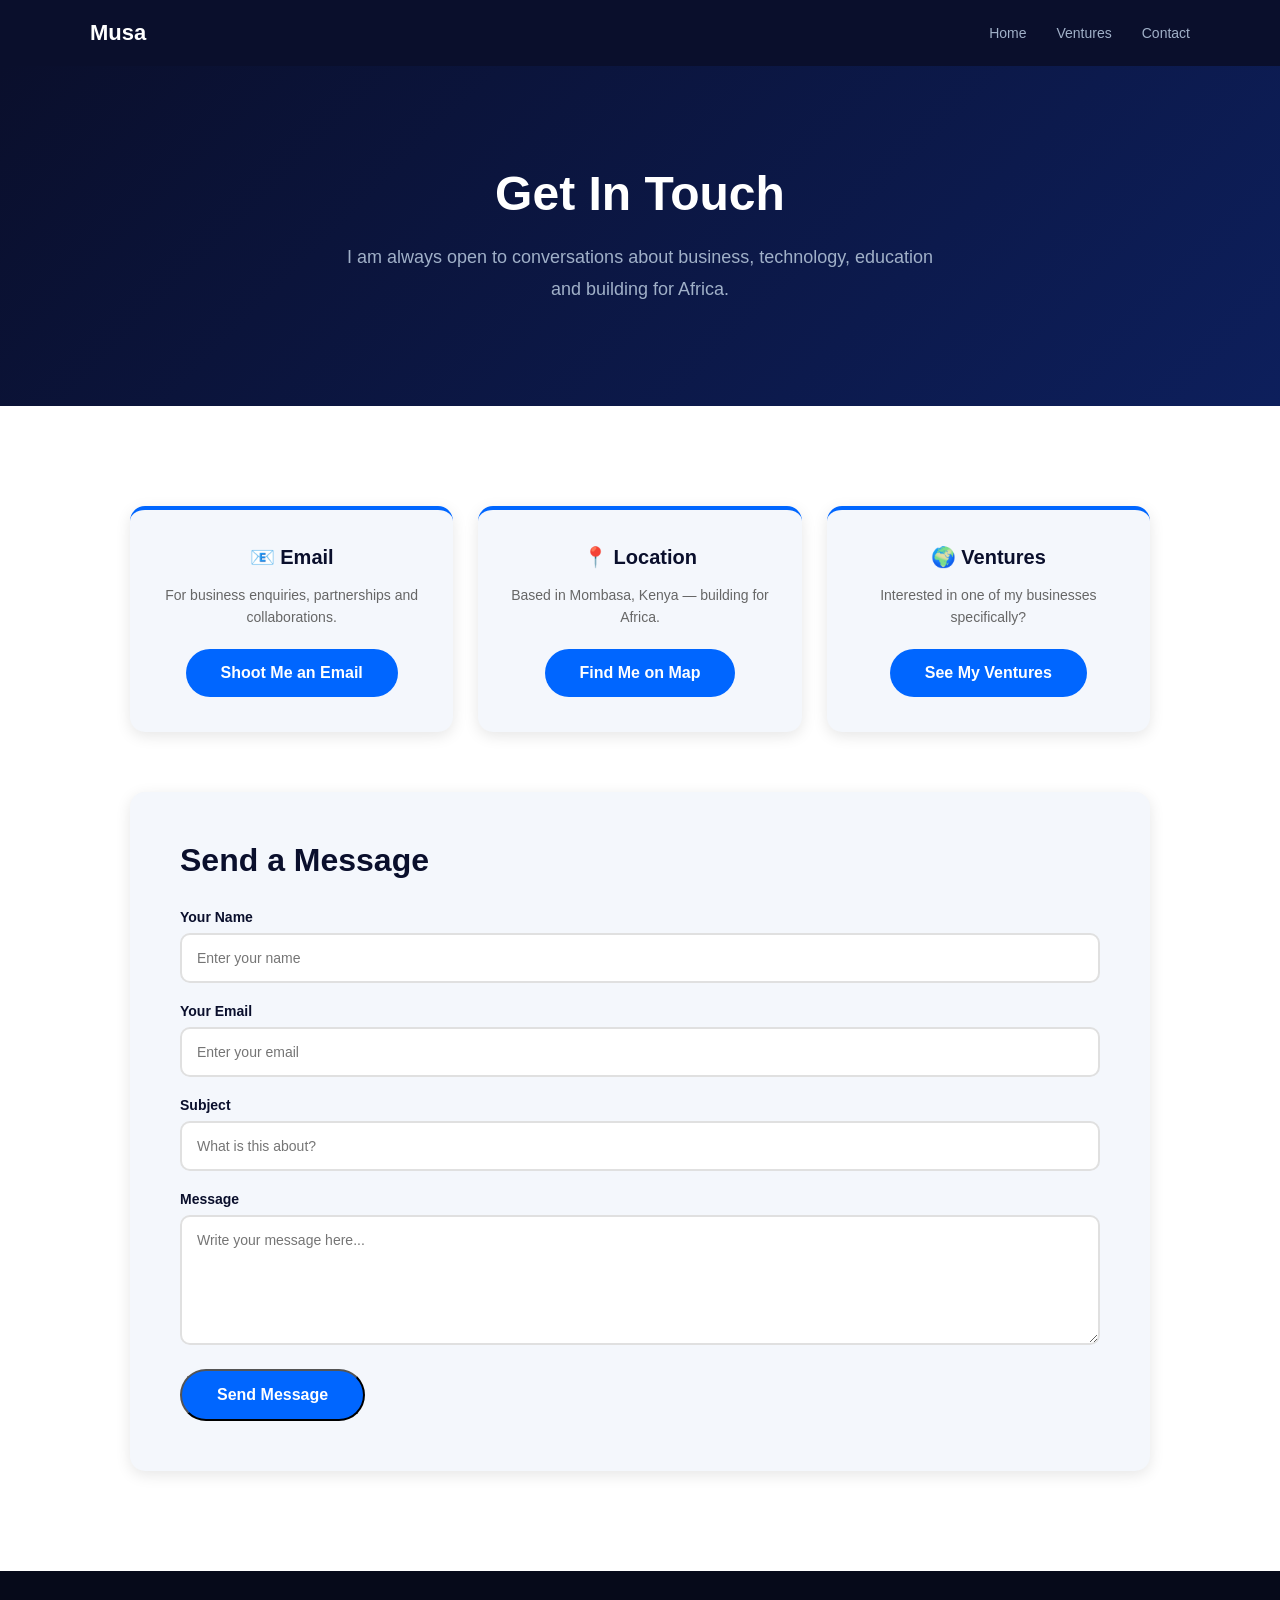
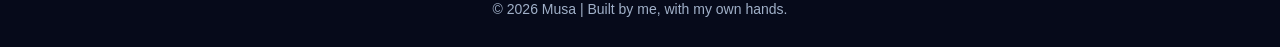
==== contact.html @ d6a77f7c "first commit - musa portfolio" ====
<!DOCTYPE html>
<html lang="en">
  <head>
    <meta charset="UTF-8">
    <meta name="viewport" content="width=device-width, initial-scale=1.0">
    <title>Musa | Contact</title>
    <link rel="stylesheet" href="css/styles.css">
  </head>
  <body>

    <header>
      <nav>
        <h1>Musa</h1>
        <ul>
          <li><a href="index.html">Home</a></li>
          <li><a href="ventures.html">Ventures</a></li>
          <li><a href="contact.html">Contact</a></li>
        </ul>
      </nav>
    </header>

    <section id="contact-hero">
      <h2>Get In Touch</h2>
      <p>I am always open to conversations about business, technology, education and building for Africa.</p>
    </section>

    <section id="contact-details">
      <div class="contact-grid">

        <div class="contact-card">
          <h3>📧 Email</h3>
          <p>For business enquiries, partnerships and collaborations.</p>
          <a class="button" href="mailto:musasubuhi@gmail.com">Shoot Me an Email</a>
        </div>

        <div class="contact-card">
          <h3>📍 Location</h3>
          <p>Based in Mombasa, Kenya — building for Africa.</p>
          <a class="button" href="https://maps.google.com/?q=Mombasa,Kenya" target="_blank">Find Me on Map</a>
        </div>

        <div class="contact-card">
          <h3>🌍 Ventures</h3>
          <p>Interested in one of my businesses specifically?</p>
          <a class="button" href="ventures.html">See My Ventures</a>
        </div>

      </div>

      <div class="contact-form">
        <h2>Send a Message</h2>
        <form>
          <div class="form-group">
            <label for="name">Your Name</label>
            <input type="text" id="name" placeholder="Enter your name">
          </div>
          <div class="form-group">
            <label for="email">Your Email</label>
            <input type="email" id="email" placeholder="Enter your email">
          </div>
          <div class="form-group">
            <label for="subject">Subject</label>
            <input type="text" id="subject" placeholder="What is this about?">
          </div>
          <div class="form-group">
            <label for="message">Message</label>
            <textarea id="message" rows="6" placeholder="Write your message here..."></textarea>
          </div>
          <button type="submit" class="button">Send Message</button>
        </form>
      </div>

    </section>

    <footer>
      <p>© 2026 Musa | Built by me, with my own hands.</p>
    </footer>

  </body>
</html>
---- css/styles.css ----
:root {
    --navy: #0a0f2c;
    --blue: #0066ff;
    --gold: #f0c040;
    --light-bg: #f4f7fc;
    --text-dark: #333333;
    --text-light: #666666;
    --text-muted: #a0b0c8;
    --white: #ffffff;
    --radius: 15px;
    --shadow: 0 4px 15px rgba(0,0,0,0.1);
}

* {
    margin: 0;
    padding: 0;
    box-sizing: border-box;
}

body {
    font-family: Arial, Helvetica, sans-serif;
    color: var(--text-dark);
    background-color: var(--white);
}

/* NAVIGATION */
header {
    background-color: var(--navy);
    padding: 20px 40px;
    position: sticky;
    top: 0;
    z-index: 100;
}

nav {
    display: flex;
    justify-content: space-between;
    align-items: center;
    max-width: 1100px;
    margin: auto;
}

nav h1 {
    color: var(--white);
    font-size: 22px;
}

nav ul {
  list-style: none;
  display: flex;
  gap: 30px;
}

nav ul li a {
  color: var(--text-muted);
  text-decoration: none;
  font-size: 14px;
}

nav ul li a:hover {
  color: var(--white);
}

/* HERO */
#hero {
  background: linear-gradient(135deg, var(--navy) 0%, #0d1f5c 100%);
  color: var(--white);
  text-align: center;
  padding: 120px 20px;
}

#hero h2 {
  font-size: 48px;
  color: var(--white);
  margin-bottom: 10px;
  line-height: 1.2;
}

#hero p {
  font-size: 18px;
  color: var(--text-muted);
  max-width: 650px;
  margin: 20px auto 40px auto;
  line-height: 1.8;
}

.button {
  display: inline-block;
  padding: 15px 35px;
  background-color: var(--blue);
  color: var(--white);
  border-radius: 30px;
  text-decoration: none;
  font-weight: bold;
  font-size: 16px;
}

/* ABOUT */
#about {
  padding: 100px 40px;
  background-color: var(--light-bg);
}

.about-content {
  display: flex;
  gap: 60px;
  align-items: center;
  max-width: 1100px;
  margin: auto;
}

.about-image img {
  width: 280px;
  height: 280px;
  border-radius: 50%;
  object-fit: cover;
  border: 5px solid var(--blue);
}

.about-text h2 {
  font-size: 36px;
  color: var(--navy);
  margin-bottom: 20px;
}

.about-text p {
  font-size: 16px;
  color: var(--text-light);
  line-height: 1.8;
  margin-bottom: 15px;
}

.about-stats {
  display: flex;
  gap: 30px;
  margin-top: 30px;
}

.stat {
  text-align: center;
}

.stat h3 {
  font-size: 36px;
  color: var(--blue);
}

.stat p {
  font-size: 12px;
  color: var(--text-muted);
  margin-top: 5px;
}

/* VENTURES */
#ventures {
  padding: 100px 40px;
  text-align: center;
  background-color: var(--white);
}

#ventures h2 {
  font-size: 36px;
  color: var(--navy);
  margin-bottom: 20px;
}

.section-subtitle {
  font-size: 16px;
  color: var(--text-light);
  max-width: 700px;
  margin: 0 auto 50px auto;
  line-height: 1.8;
}

.ventures-grid {
  display: grid;
  grid-template-columns: repeat(3, 1fr);
  gap: 25px;
  max-width: 1100px;
  margin: auto;
}

.venture-card {
  background-color: var(--light-bg);
  border-radius: var(--radius);
  padding: 35px 25px;
  text-align: left;
  border-top: 4px solid var(--blue);
  box-shadow: var(--shadow);
}

.venture-logo {
  width: 60px;
  height: 60px;
  object-fit: contain;
  margin-bottom: 15px;
}

.venture-tag {
  font-size: 11px;
  font-weight: bold;
  color: var(--blue);
  text-transform: uppercase;
  letter-spacing: 1px;
  margin-bottom: 10px;
}

.venture-card h3 {
  color: var(--navy);
  margin-bottom: 10px;
  font-size: 20px;
}

.venture-card p {
  color: var(--text-light);
  line-height: 1.6;
  font-size: 14px;
  margin-bottom: 20px;
}

.venture-card a {
  color: var(--blue);
  text-decoration: none;
  font-weight: bold;
  font-size: 14px;
}

/* CONTACT */
#contact {
  padding: 100px 40px;
  background: linear-gradient(135deg, var(--navy) 0%, #0d1f5c 100%);
  text-align: center;
  color: var(--white);
}

#contact h2 {
  font-size: 36px;
  color: var(--white);
  margin-bottom: 20px;
}

#contact p {
  font-size: 16px;
  color: var(--text-muted);
  margin: 10px 0;
  line-height: 1.8;
}

/* FOOTER */
footer {
  background-color: #060a1a;
  color: var(--text-muted);
  text-align: center;
  padding: 30px;
  font-size: 14px;
}

/* MOBILE RESPONSIVE */
@media (max-width: 768px) {
  nav {
    flex-direction: column;
    gap: 15px;
    text-align: center;
  }

  #hero h2 {
    font-size: 32px;
  }

  .about-content {
    flex-direction: column;
    text-align: center;
  }

  .about-stats {
    justify-content: center;
  }

  .ventures-grid {
    grid-template-columns: 1fr;
  }

  #about,
  #ventures,
  #contact {
    padding: 60px 20px;
  }
}

/* VENTURES PAGE */
#ventures-hero {
  background: linear-gradient(135deg, var(--navy) 0%, #0d1f5c 100%);
  color: var(--white);
  text-align: center;
  padding: 100px 40px;
}

#ventures-hero h2 {
  font-size: 48px;
  color: var(--white);
  margin-bottom: 20px;
}

#ventures-hero p {
  font-size: 18px;
  color: var(--text-muted);
  max-width: 650px;
  margin: 0 auto;
  line-height: 1.8;
}

#ventures-detail {
  padding: 100px 40px;
  max-width: 1100px;
  margin: auto;
}

.venture-detail-card {
  display: flex;
  gap: 50px;
  align-items: flex-start;
  background-color: var(--light-bg);
  border-radius: var(--radius);
  padding: 50px;
  margin-bottom: 30px;
  border-left: 5px solid var(--blue);
  box-shadow: var(--shadow);
}

.venture-detail-left {
  display: flex;
  flex-direction: column;
  align-items: center;
  gap: 15px;
  min-width: 120px;
}

.venture-detail-logo {
  width: 100px;
  height: 100px;
  object-fit: contain;
}

.venture-detail-right h3 {
  font-size: 28px;
  color: var(--navy);
  margin-bottom: 15px;
}

.venture-detail-right p {
  font-size: 16px;
  color: var(--text-light);
  line-height: 1.8;
  margin-bottom: 15px;
}

/* CONTACT PAGE */
#contact-hero {
  background: linear-gradient(135deg, var(--navy) 0%, #0d1f5c 100%);
  color: var(--white);
  text-align: center;
  padding: 100px 40px;
}

#contact-hero h2 {
  font-size: 48px;
  color: var(--white);
  margin-bottom: 20px;
}

#contact-hero p {
  font-size: 18px;
  color: var(--text-muted);
  max-width: 600px;
  margin: 0 auto;
  line-height: 1.8;
}

#contact-details {
  padding: 100px 40px;
  max-width: 1100px;
  margin: auto;
}

.contact-grid {
  display: grid;
  grid-template-columns: repeat(3, 1fr);
  gap: 25px;
  margin-bottom: 60px;
}

.contact-card {
  background-color: var(--light-bg);
  border-radius: var(--radius);
  padding: 35px 25px;
  text-align: center;
  box-shadow: var(--shadow);
  border-top: 4px solid var(--blue);
}

.contact-card h3 {
  font-size: 20px;
  color: var(--navy);
  margin-bottom: 15px;
}

.contact-card p {
  font-size: 14px;
  color: var(--text-light);
  line-height: 1.6;
  margin-bottom: 20px;
}

/* CONTACT FORM */
.contact-form {
  background-color: var(--light-bg);
  border-radius: var(--radius);
  padding: 50px;
  box-shadow: var(--shadow);
}

.contact-form h2 {
  font-size: 32px;
  color: var(--navy);
  margin-bottom: 30px;
}

.form-group {
  margin-bottom: 20px;
}

.form-group label {
  display: block;
  font-size: 14px;
  font-weight: bold;
  color: var(--navy);
  margin-bottom: 8px;
}

.form-group input,
.form-group textarea {
  width: 100%;
  padding: 15px;
  border: 2px solid #e0e0e0;
  border-radius: 10px;
  font-size: 14px;
  color: var(--text-dark);
  font-family: Arial, sans-serif;
  outline: none;
  transition: border-color 0.3s;
}

.form-group input:focus,
.form-group textarea:focus {
  border-color: var(--blue);
}

/* MOBILE RESPONSIVE - NEW PAGES */
@media (max-width: 768px) {
  .venture-detail-card {
    flex-direction: column;
    padding: 30px 20px;
  }

  .venture-detail-left {
    flex-direction: row;
    min-width: unset;
  }

  .contact-grid {
    grid-template-columns: 1fr;
  }

  .contact-form {
    padding: 30px 20px;
  }

  #ventures-detail,
  #contact-details {
    padding: 60px 20px;
  }
}
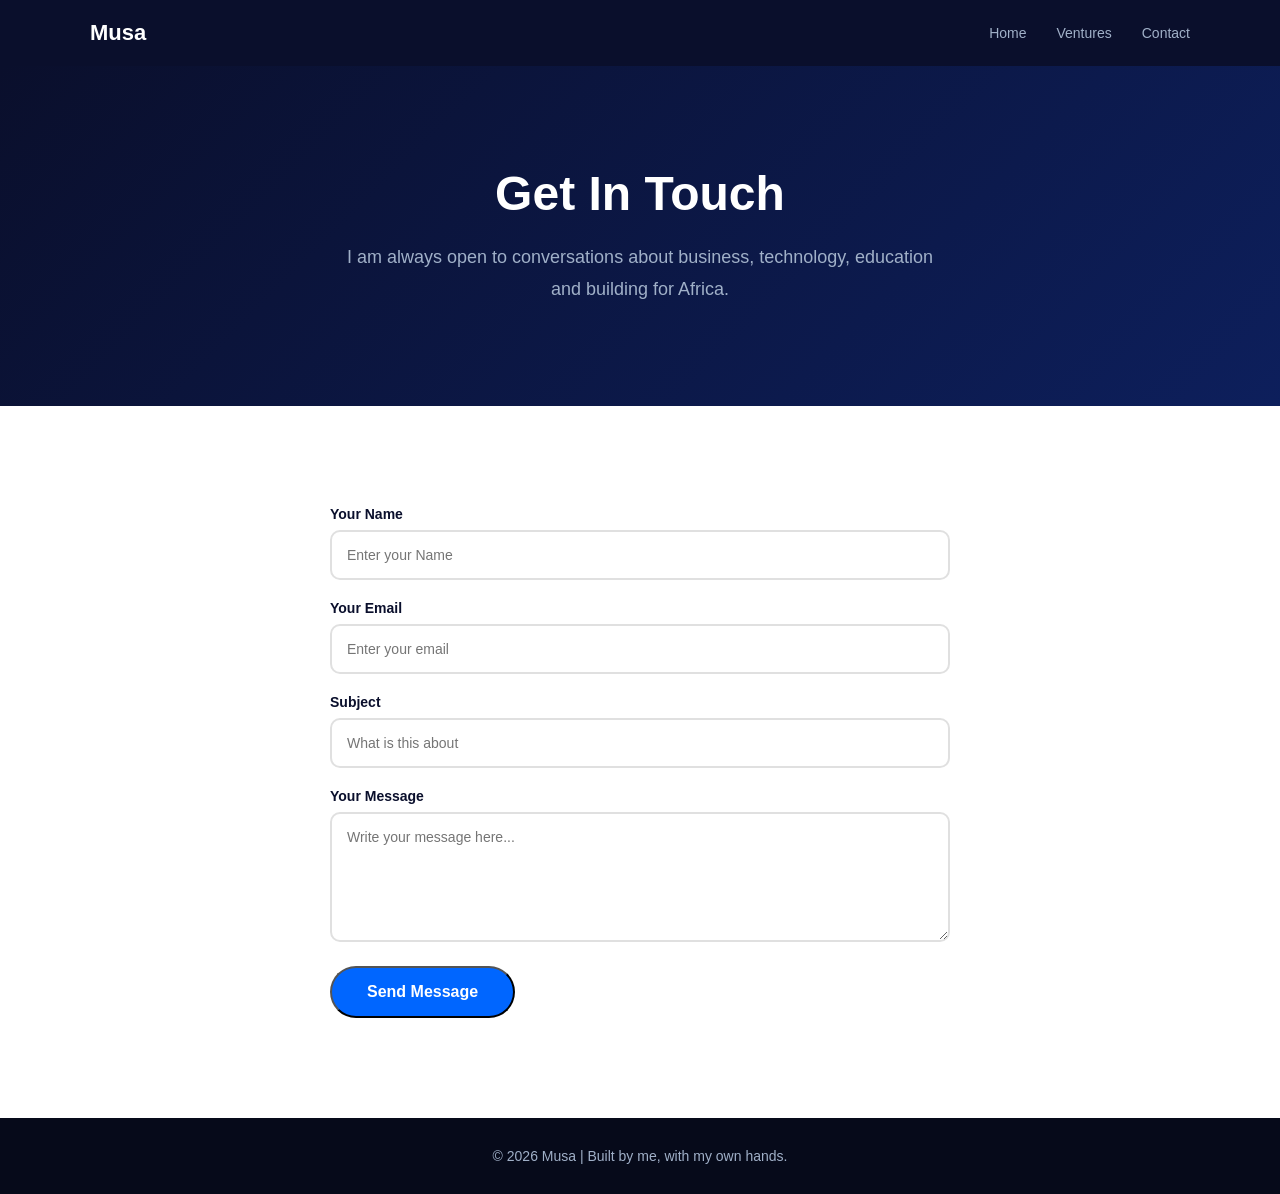
==== commit a8525041: "added working contact form" ====
--- a/contact.html
+++ b/contact.html
@@ -25,56 +25,34 @@
     </section>
 
     <section id="contact-details">
-      <div class="contact-grid">
+        <form id="contactForm">
+            <div class="form-group">
+                <label for="name">Your Name</label>
+                <input type="text" id="name" name="name" placeholder = "Enter your Name">
+            </div>
+            <div class="form-group">
+                <label for="email">Your Email</label>
+                <input type="email" id="email" name="email" placeholder = "Enter your email">
+            </div>
+            <div class="form-group">
+                <label for="subject">Subject</label>
+                <input type="text" id="subject" name="subject" placeholder = "What is this about">
+            </div>
+            <div class="form-group">
+                <label for="message">Your Message</label>
+               <textarea id="message" name="message" rows="6" placeholder = "Write your message here..."></textarea>
+            </div>
+            <button type="submit" class="button">Send Message</button>
 
-        <div class="contact-card">
-          <h3>📧 Email</h3>
-          <p>For business enquiries, partnerships and collaborations.</p>
-          <a class="button" href="mailto:musasubuhi@gmail.com">Shoot Me an Email</a>
-        </div>
-
-        <div class="contact-card">
-          <h3>📍 Location</h3>
-          <p>Based in Mombasa, Kenya — building for Africa.</p>
-          <a class="button" href="https://maps.google.com/?q=Mombasa,Kenya" target="_blank">Find Me on Map</a>
-        </div>
-
-        <div class="contact-card">
-          <h3>🌍 Ventures</h3>
-          <p>Interested in one of my businesses specifically?</p>
-          <a class="button" href="ventures.html">See My Ventures</a>
-        </div>
-
-      </div>
-
-      <div class="contact-form">
-        <h2>Send a Message</h2>
-        <form>
-          <div class="form-group">
-            <label for="name">Your Name</label>
-            <input type="text" id="name" placeholder="Enter your name">
-          </div>
-          <div class="form-group">
-            <label for="email">Your Email</label>
-            <input type="email" id="email" placeholder="Enter your email">
-          </div>
-          <div class="form-group">
-            <label for="subject">Subject</label>
-            <input type="text" id="subject" placeholder="What is this about?">
-          </div>
-          <div class="form-group">
-            <label for="message">Message</label>
-            <textarea id="message" rows="6" placeholder="Write your message here..."></textarea>
-          </div>
-          <button type="submit" class="button">Send Message</button>
         </form>
-      </div>
-
     </section>
+    
 
     <footer>
       <p>© 2026 Musa | Built by me, with my own hands.</p>
     </footer>
 
+    <script src="js/script.js"></script>
+
   </body>
 </html>
--- a/css/styles.css
+++ b/css/styles.css
@@ -412,29 +412,64 @@
 }
 
 /* CONTACT FORM */
+#contact-details {
+    padding: 100px 40px;
+    max-width: 700px;
+    margin: auto;
+}
+
+.contact-grid {
+    display: grid;
+    grid-template-columns: repeat(3, 1fr);
+    gap: 25px;
+    margin-bottom: 60px;
+}
+
+.contact-card {
+    background-color: var(--light-bg);
+    border-radius: var(--radius);
+    padding: 35px 25px;
+    text-align: center;
+    box-shadow: var(--shadow);
+    border-top: 4px solid var(--blue);
+}
+
+.contact-card h3 {
+    font-size: 20px;
+    color: var(--navy);
+    margin-bottom: 15px;
+}
+
+.contact-card p {
+    font-size: 14px;
+    color: var(--text-light);
+    line-height: 1.6;
+    margin-bottom: 20px;
+}
+
 .contact-form {
-  background-color: var(--light-bg);
-  border-radius: var(--radius);
-  padding: 50px;
-  box-shadow: var(--shadow);
+    background-color: var(--light-bg);
+    border-radius: var(--radius);
+    padding: 50px;
+    box-shadow: var(--shadow);
 }
 
 .contact-form h2 {
-  font-size: 32px;
-  color: var(--navy);
-  margin-bottom: 30px;
+    font-size: 32px;
+    color: var(--navy);
+    margin-bottom: 30px;
 }
 
 .form-group {
-  margin-bottom: 20px;
+    margin-bottom: 20px;
 }
 
 .form-group label {
-  display: block;
-  font-size: 14px;
-  font-weight: bold;
-  color: var(--navy);
-  margin-bottom: 8px;
+    display: block;
+    font-size: 14px;
+    font-weight: bold;
+    color: var(--navy);
+    margin-bottom: 8px;
 }
 
 .form-group input,
@@ -445,7 +480,7 @@
   border-radius: 10px;
   font-size: 14px;
   color: var(--text-dark);
-  font-family: Arial, sans-serif;
+  font-family: Arial, Helvetica, sans-serif;
   outline: none;
   transition: border-color 0.3s;
 }
@@ -453,6 +488,38 @@
 .form-group input:focus,
 .form-group textarea:focus {
   border-color: var(--blue);
+}
+
+/* MOBILE RESPONSIVE */
+@media (max-width: 768px) {
+  nav {
+    flex-direction: column;
+    gap: 15px;
+    text-align: center;
+  }
+
+  #hero h2 {
+    font-size: 32px;
+  }
+
+  .about-content {
+    flex-direction: column;
+    text-align: center;
+  }
+
+  .about-stats {
+    justify-content: center;
+  }
+
+  .ventures-grid {
+    grid-template-columns: 1fr;
+  }
+
+  #about,
+  #ventures,
+  #contact {
+    padding: 60px 20px;
+  }
 }
 
 /* MOBILE RESPONSIVE - NEW PAGES */
